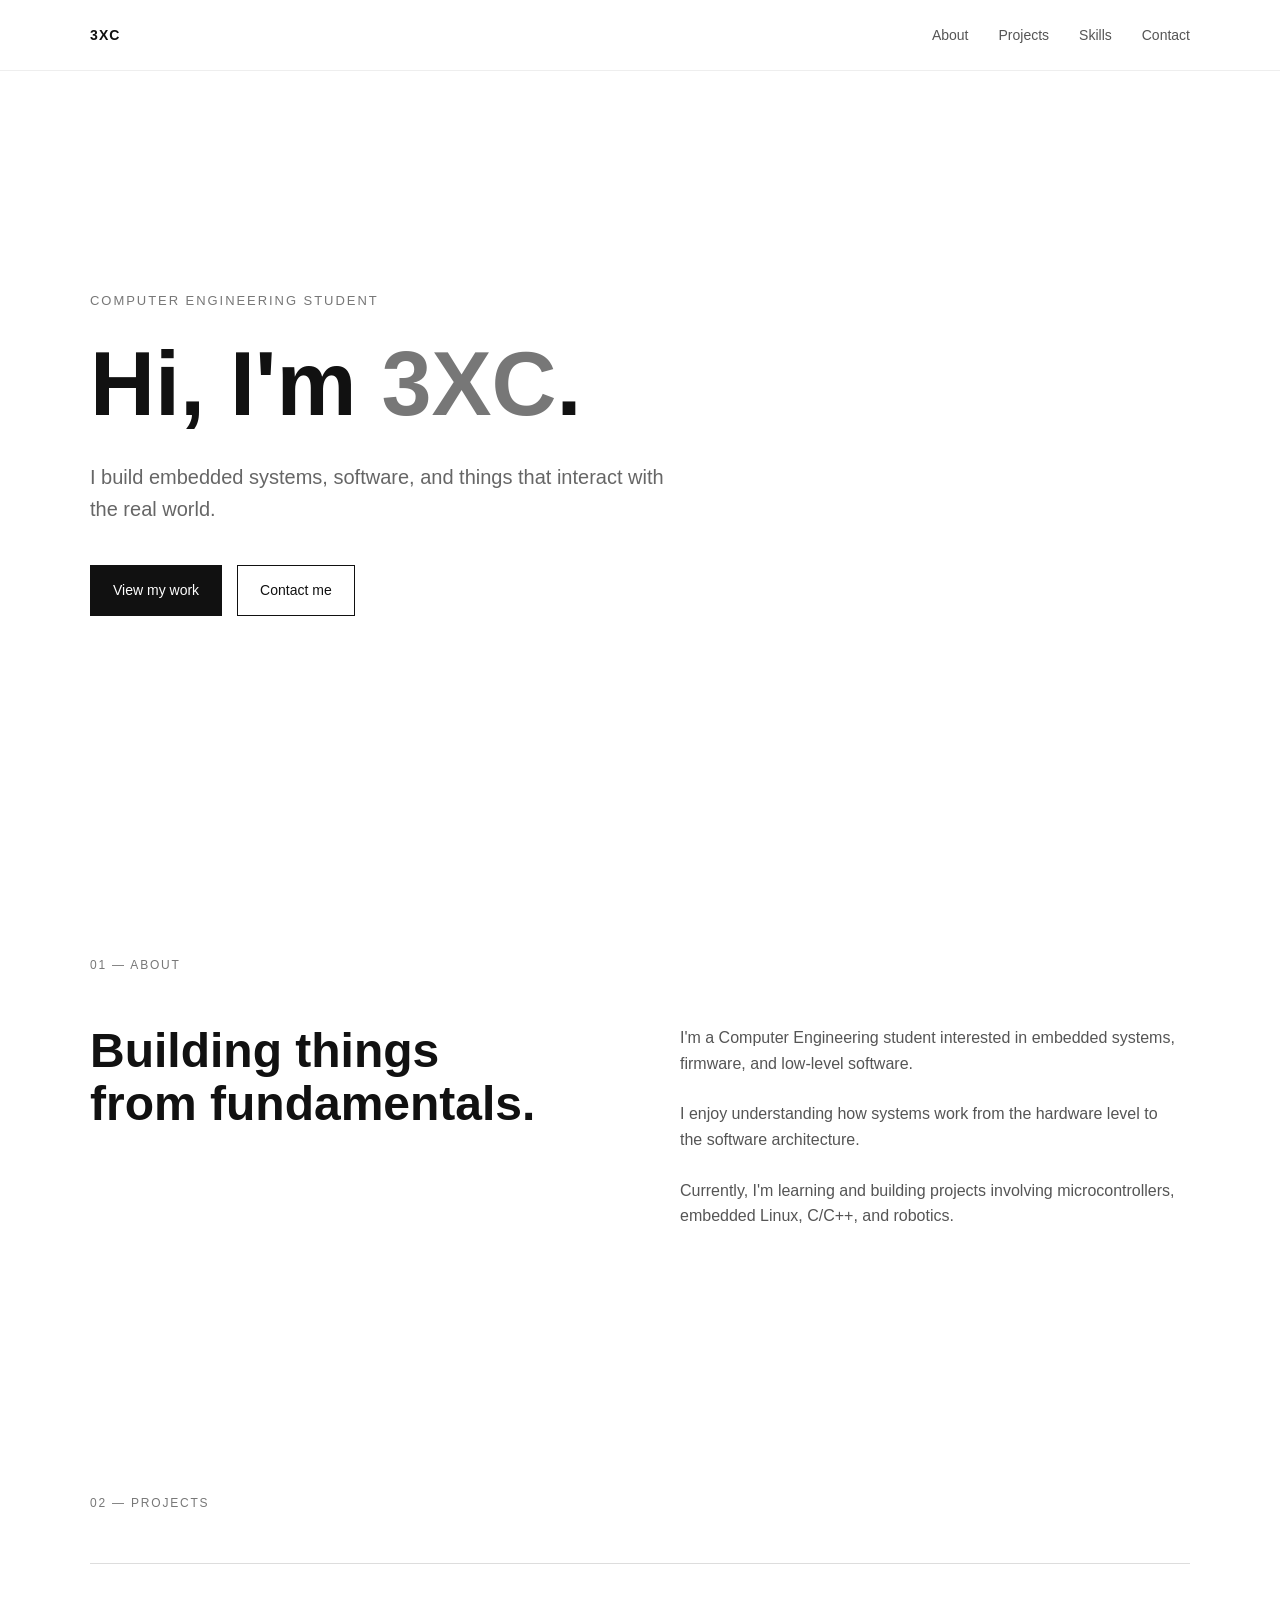
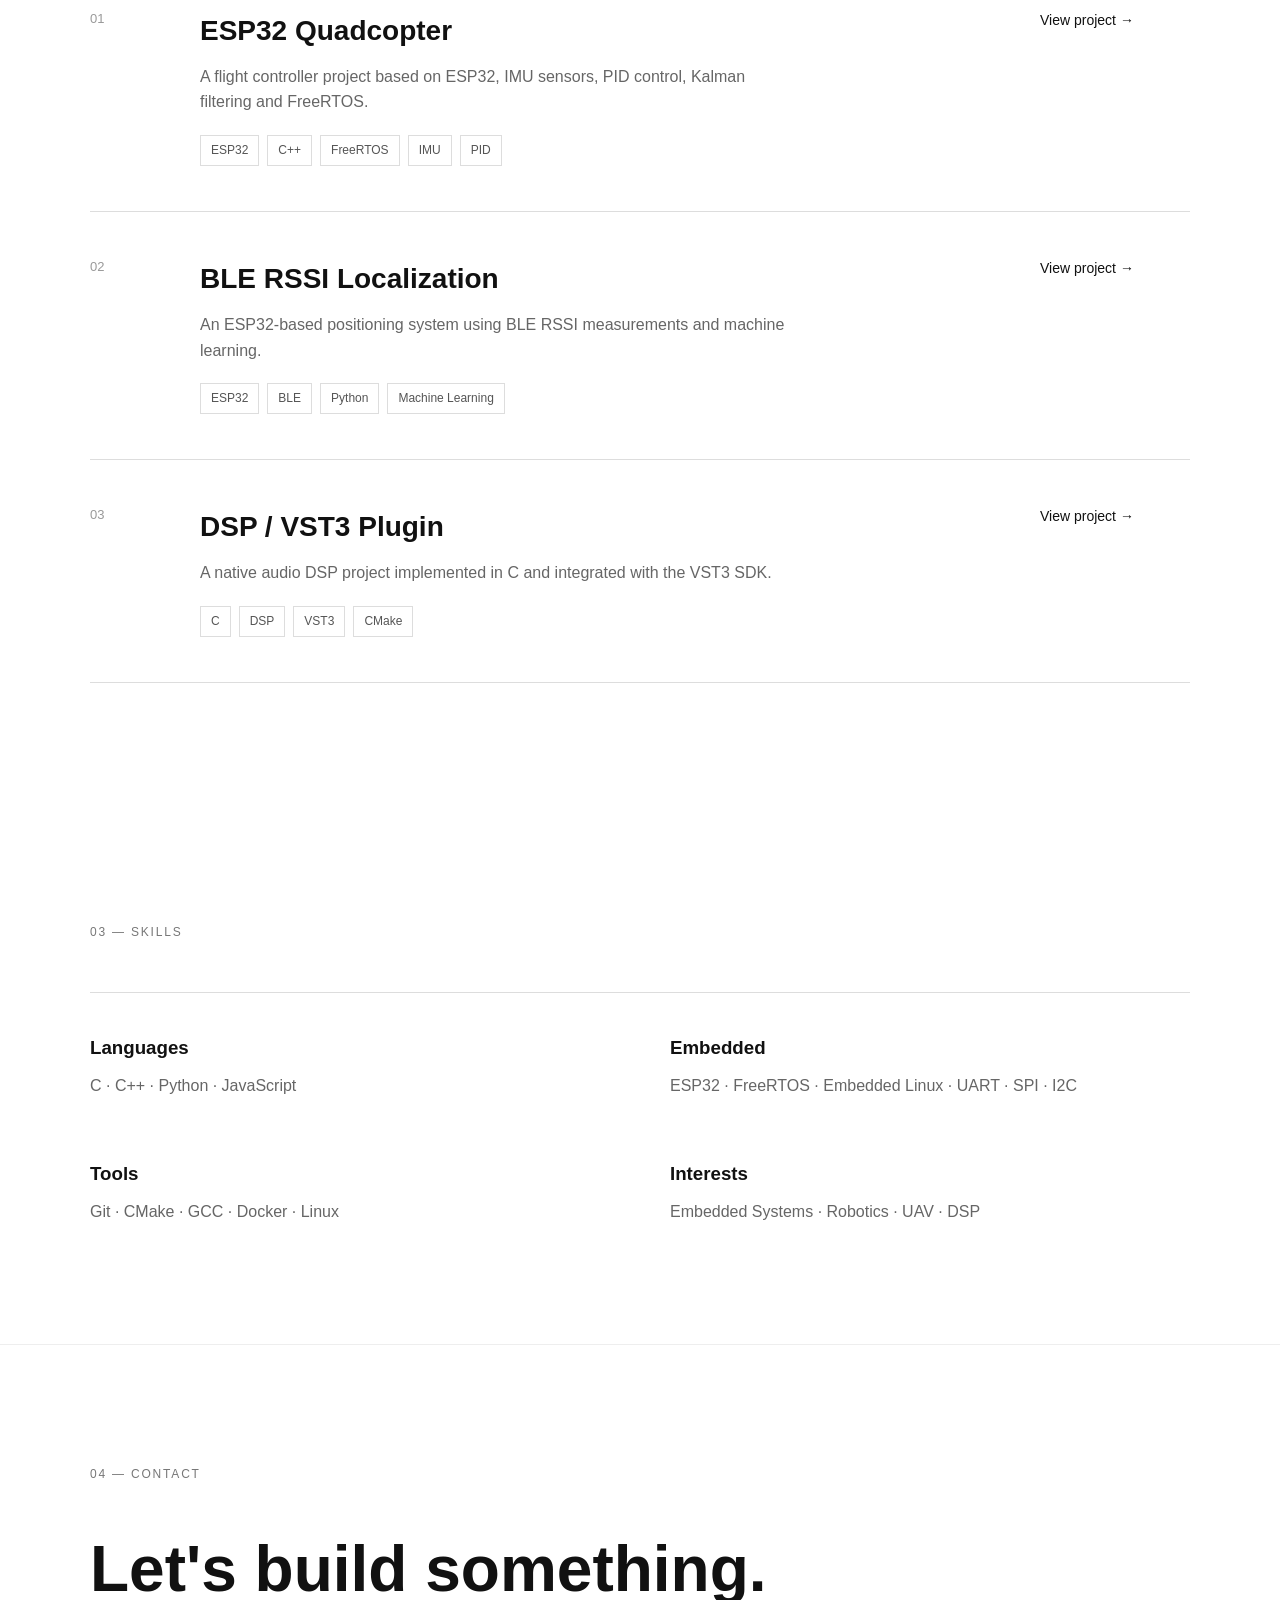
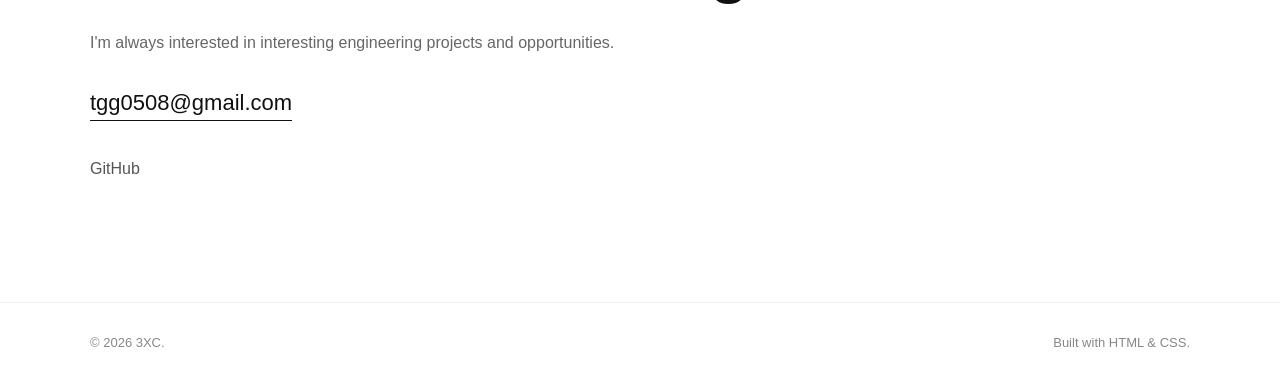
==== index.html @ 41887433 "Initial portfolio" ====
<!DOCTYPE html>
<html lang="en">

<head>
    <meta charset="UTF-8">

    <meta name="viewport" content="width=device-width, initial-scale=1.0">

    <meta name="description" content="Personal portfolio of a Computer Engineering student.">

    <title>Your Name — Portfolio</title>

    <link rel="stylesheet" href="style.css">
</head>

<body>

    <!-- Navigation -->
    <header class="navbar">
        <div class="container nav-content">

            <a href="#" class="logo">
                3XC
            </a>

            <nav>
                <a href="#about">About</a>
                <a href="#projects">Projects</a>
                <a href="#skills">Skills</a>
                <a href="#contact">Contact</a>
            </nav>

        </div>
    </header>


    <main>

        <!-- Hero -->
        <section class="hero">
            <div class="container">

                <p class="eyebrow">
                    COMPUTER ENGINEERING STUDENT
                </p>

                <h1>
                    Hi, I'm <span>3XC</span>.
                </h1>

                <p class="hero-description">
                    I build embedded systems, software,
                    and things that interact with the real world.
                </p>

                <div class="hero-buttons">

                    <a href="#projects" class="button primary">
                        View my work
                    </a>

                    <a href="#contact" class="button secondary">
                        Contact me
                    </a>

                </div>

            </div>
        </section>


        <!-- About -->
        <section id="about" class="section">
            <div class="container">

                <p class="section-label">
                    01 — ABOUT
                </p>

                <div class="about-grid">

                    <h2>
                        Building things<br>
                        from fundamentals.
                    </h2>

                    <div class="about-text">

                        <p>
                            I'm a Computer Engineering student
                            interested in embedded systems,
                            firmware, and low-level software.
                        </p>

                        <p>
                            I enjoy understanding how systems work
                            from the hardware level to the software
                            architecture.
                        </p>

                        <p>
                            Currently, I'm learning and building
                            projects involving microcontrollers,
                            embedded Linux, C/C++, and robotics.
                        </p>

                    </div>

                </div>

            </div>
        </section>


        <!-- Projects -->
        <section id="projects" class="section">
            <div class="container">

                <p class="section-label">
                    02 — PROJECTS
                </p>

                <div class="projects">

                    <article class="project">

                        <div class="project-number">
                            01
                        </div>

                        <div>
                            <h3>
                                ESP32 Quadcopter
                            </h3>

                            <p>
                                A flight controller project based
                                on ESP32, IMU sensors, PID control,
                                Kalman filtering and FreeRTOS.
                            </p>

                            <div class="tags">
                                <span>ESP32</span>
                                <span>C++</span>
                                <span>FreeRTOS</span>
                                <span>IMU</span>
                                <span>PID</span>
                            </div>
                        </div>

                        <a href="#" class="project-link">
                            View project →
                        </a>

                    </article>


                    <article class="project">

                        <div class="project-number">
                            02
                        </div>

                        <div>
                            <h3>
                                BLE RSSI Localization
                            </h3>

                            <p>
                                An ESP32-based positioning system
                                using BLE RSSI measurements and
                                machine learning.
                            </p>

                            <div class="tags">
                                <span>ESP32</span>
                                <span>BLE</span>
                                <span>Python</span>
                                <span>Machine Learning</span>
                            </div>
                        </div>

                        <a href="#" class="project-link">
                            View project →
                        </a>

                    </article>


                    <article class="project">

                        <div class="project-number">
                            03
                        </div>

                        <div>
                            <h3>
                                DSP / VST3 Plugin
                            </h3>

                            <p>
                                A native audio DSP project implemented
                                in C and integrated with the VST3 SDK.
                            </p>

                            <div class="tags">
                                <span>C</span>
                                <span>DSP</span>
                                <span>VST3</span>
                                <span>CMake</span>
                            </div>
                        </div>

                        <a href="#" class="project-link">
                            View project →
                        </a>

                    </article>

                </div>

            </div>
        </section>


        <!-- Skills -->
        <section id="skills" class="section">
            <div class="container">

                <p class="section-label">
                    03 — SKILLS
                </p>

                <div class="skills-grid">

                    <div>
                        <h3>Languages</h3>

                        <p>
                            C · C++ · Python · JavaScript
                        </p>
                    </div>

                    <div>
                        <h3>Embedded</h3>

                        <p>
                            ESP32 · FreeRTOS · Embedded Linux
                            · UART · SPI · I2C
                        </p>
                    </div>

                    <div>
                        <h3>Tools</h3>

                        <p>
                            Git · CMake · GCC · Docker
                            · Linux
                        </p>
                    </div>

                    <div>
                        <h3>Interests</h3>

                        <p>
                            Embedded Systems · Robotics
                            · UAV · DSP
                        </p>
                    </div>

                </div>

            </div>
        </section>


        <!-- Contact -->
        <section id="contact" class="section contact">
            <div class="container">

                <p class="section-label">
                    04 — CONTACT
                </p>

                <h2>
                    Let's build something.
                </h2>

                <p>
                    I'm always interested in interesting
                    engineering projects and opportunities.
                </p>

                <a href="mailto:your.email@example.com" class="email">
                    tgg0508@gmail.com
                </a>

                <div class="socials">

                    <a href="#">
                        GitHub
                    </a>

                </div>

            </div>
        </section>

    </main>


    <!-- Footer -->
    <footer>
        <div class="container">

            <p>
                © 2026 3XC.
            </p>

            <p>
                Built with HTML & CSS.
            </p>

        </div>
    </footer>

</body>

</html>
---- style.css ----
/* ================================
   Reset
================================ */

* {
    margin: 0;
    padding: 0;
    box-sizing: border-box;
}

html {
    scroll-behavior: smooth;
}

body {
    font-family:
        -apple-system,
        BlinkMacSystemFont,
        "Segoe UI",
        sans-serif;

    background: #ffffff;
    color: #111111;

    line-height: 1.6;
}


/* ================================
   Global
================================ */

.container {
    width: min(1100px, 90%);
    margin: 0 auto;
}

.section {
    padding: 120px 0;
}

.section-label {
    font-size: 12px;
    letter-spacing: 0.15em;
    color: #777;
    margin-bottom: 50px;
}


/* ================================
   Navigation
================================ */

.navbar {
    position: sticky;
    top: 0;

    background: rgba(255, 255, 255, 0.9);

    backdrop-filter: blur(10px);

    border-bottom: 1px solid #eeeeee;

    z-index: 100;
}

.nav-content {
    height: 70px;

    display: flex;
    align-items: center;
    justify-content: space-between;
}

.logo {
    font-size: 14px;
    font-weight: 700;
    letter-spacing: 0.08em;

    color: #111;
    text-decoration: none;
}

nav {
    display: flex;
    gap: 30px;
}

nav a {
    font-size: 14px;
    color: #555;
    text-decoration: none;

    transition: color 0.2s ease;
}

nav a:hover {
    color: #111;
}


/* ================================
   Hero
================================ */

.hero {
    min-height: 85vh;

    display: flex;
    align-items: center;
}

.eyebrow {
    font-size: 13px;
    letter-spacing: 0.15em;
    color: #777;

    margin-bottom: 25px;
}

.hero h1 {
    font-size: clamp(48px, 8vw, 90px);
    line-height: 1.05;

    max-width: 900px;
}

.hero h1 span {
    color: #777;
}

.hero-description {
    max-width: 600px;

    margin-top: 30px;

    font-size: 20px;
    color: #666;
}

.hero-buttons {
    display: flex;
    gap: 15px;

    margin-top: 40px;
}


/* ================================
   Buttons
================================ */

.button {
    display: inline-block;

    padding: 13px 22px;

    border: 1px solid #111;

    text-decoration: none;

    font-size: 14px;

    transition:
        background 0.2s ease,
        color 0.2s ease;
}

.button.primary {
    background: #111;
    color: white;
}

.button.primary:hover {
    background: #333;
}

.button.secondary {
    color: #111;
}

.button.secondary:hover {
    background: #111;
    color: white;
}


/* ================================
   About
================================ */

.about-grid {
    display: grid;

    grid-template-columns:
        1fr 1fr;

    gap: 80px;
}

.about-grid h2 {
    font-size: 48px;
    line-height: 1.1;
}

.about-text {
    max-width: 500px;

    color: #555;
}

.about-text p {
    margin-bottom: 25px;
}


/* ================================
   Projects
================================ */

.projects {
    border-top: 1px solid #ddd;
}

.project {
    display: grid;

    grid-template-columns:
        80px 1fr 150px;

    gap: 30px;

    padding: 45px 0;

    border-bottom: 1px solid #ddd;
}

.project-number {
    color: #999;
    font-size: 13px;
}

.project h3 {
    font-size: 28px;

    margin-bottom: 10px;
}

.project p {
    color: #666;

    max-width: 600px;
}

.project-link {
    color: #111;
    text-decoration: none;

    font-size: 14px;
}

.project-link:hover {
    text-decoration: underline;
}


/* ================================
   Tags
================================ */

.tags {
    display: flex;

    flex-wrap: wrap;

    gap: 8px;

    margin-top: 20px;
}

.tags span {
    padding: 5px 10px;

    border: 1px solid #ddd;

    font-size: 12px;

    color: #555;
}


/* ================================
   Skills
================================ */

.skills-grid {
    display: grid;

    grid-template-columns:
        repeat(2, 1fr);

    gap: 60px;

    border-top: 1px solid #ddd;

    padding-top: 40px;
}

.skills-grid h3 {
    margin-bottom: 10px;
}

.skills-grid p {
    color: #666;
}


/* ================================
   Contact
================================ */

.contact {
    border-top: 1px solid #eee;
}

.contact h2 {
    font-size: 64px;

    line-height: 1.1;

    margin-bottom: 25px;
}

.contact > .container > p:not(.section-label) {
    color: #666;

    margin-bottom: 30px;
}

.email {
    display: inline-block;

    font-size: 22px;

    color: #111;

    text-decoration: none;

    border-bottom: 1px solid #111;
}

.socials {
    display: flex;

    gap: 25px;

    margin-top: 35px;
}

.socials a {
    color: #555;
    text-decoration: none;
}

.socials a:hover {
    color: #111;
}


/* ================================
   Footer
================================ */

footer {
    border-top: 1px solid #eee;

    padding: 30px 0;

    display: flex;
}

footer .container {
    display: flex;

    justify-content: space-between;

    color: #888;

    font-size: 13px;
}


/* ================================
   Mobile
================================ */

@media (max-width: 700px) {

    nav {
        display: none;
    }

    .section {
        padding: 80px 0;
    }

    .about-grid {
        grid-template-columns: 1fr;

        gap: 40px;
    }

    .about-grid h2 {
        font-size: 38px;
    }

    .project {
        grid-template-columns: 1fr;

        gap: 15px;
    }

    .project-link {
        margin-top: 10px;
    }

    .skills-grid {
        grid-template-columns: 1fr;

        gap: 35px;
    }

    .contact h2 {
        font-size: 45px;
    }

    footer .container {
        flex-direction: column;

        gap: 10px;
    }
}
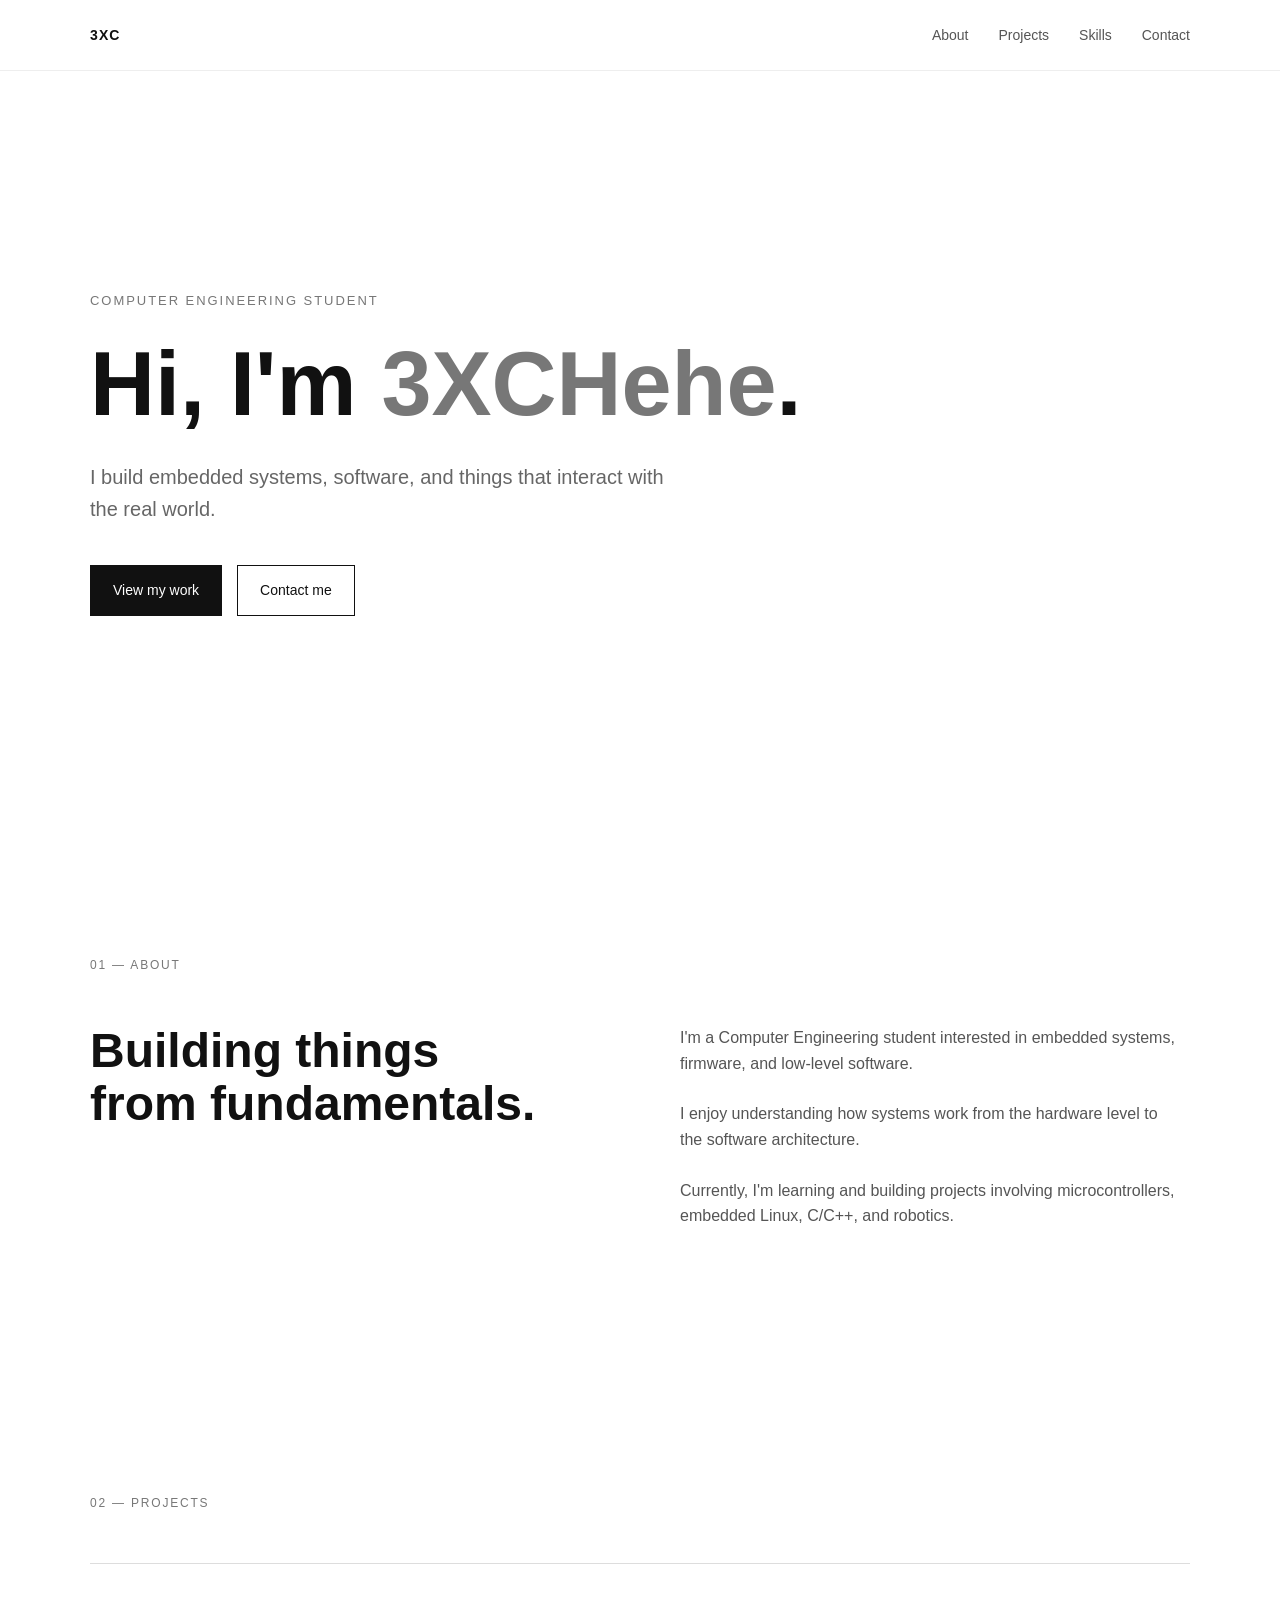
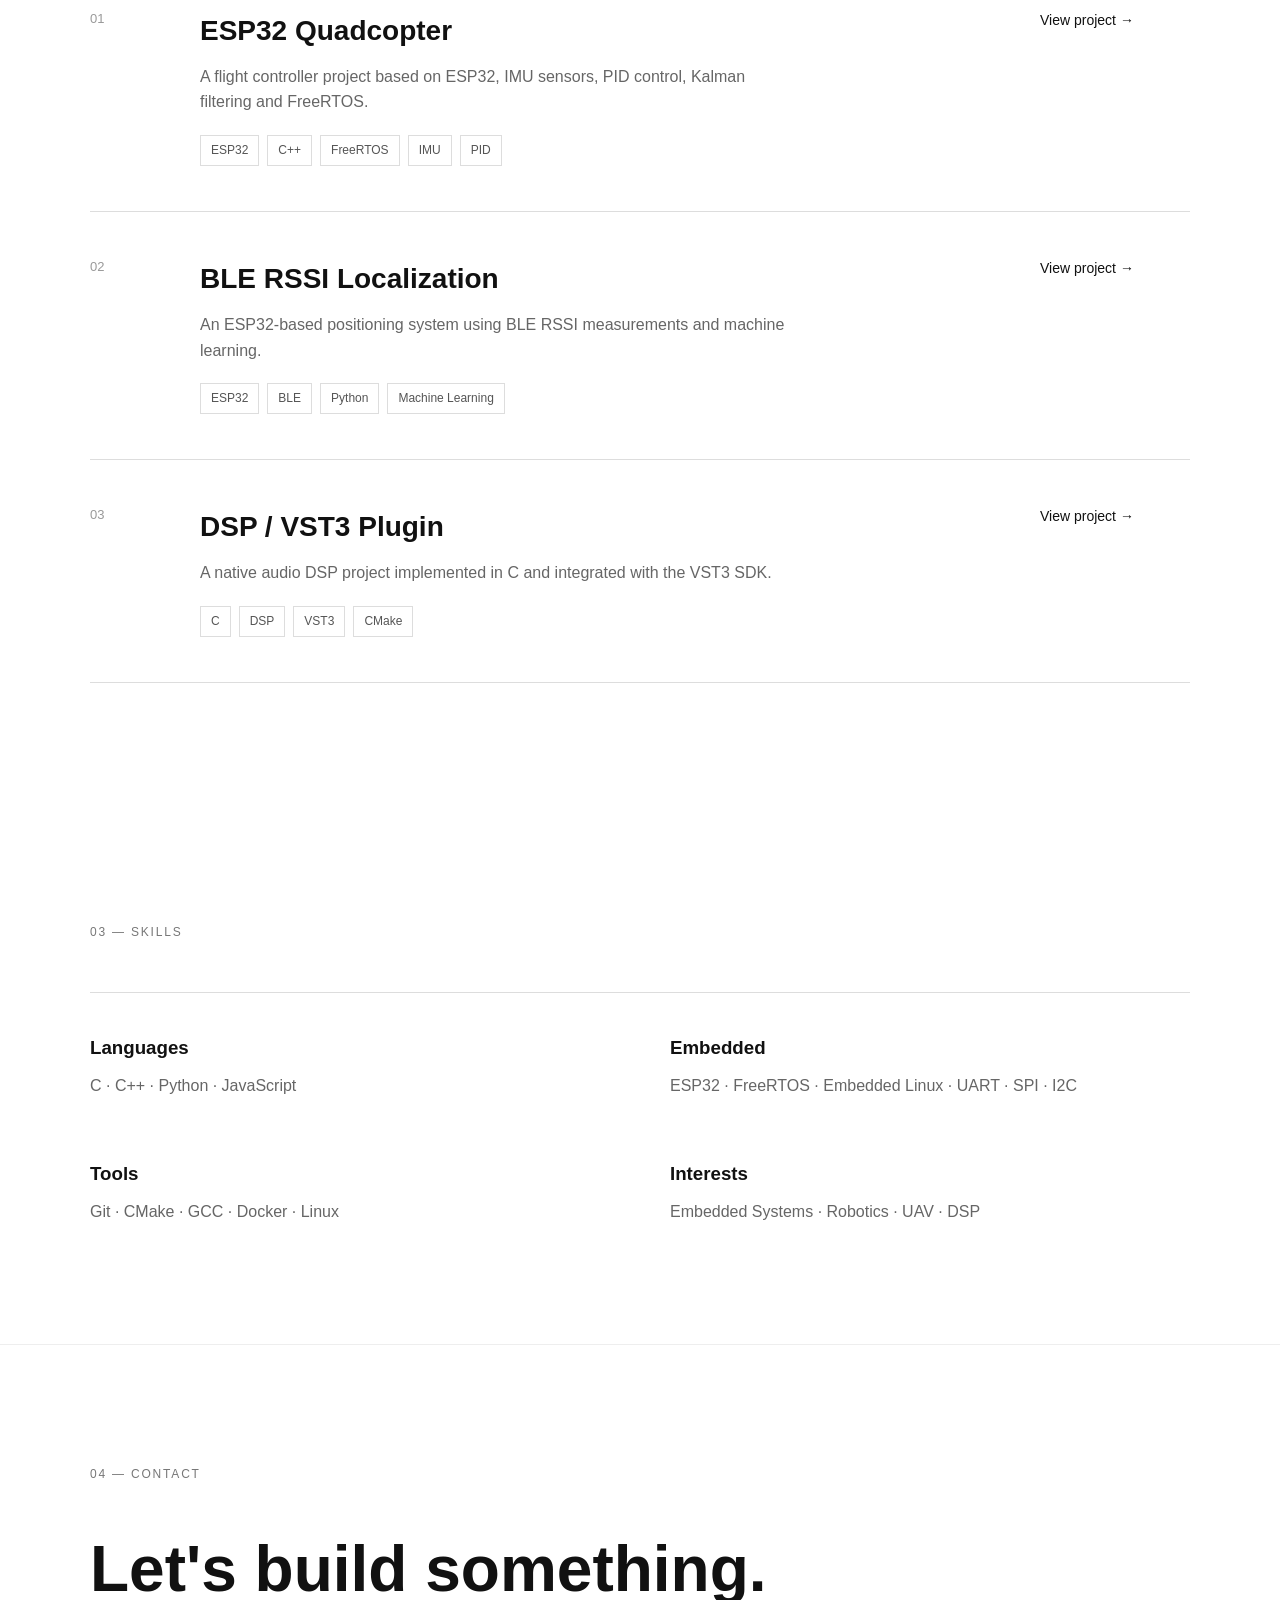
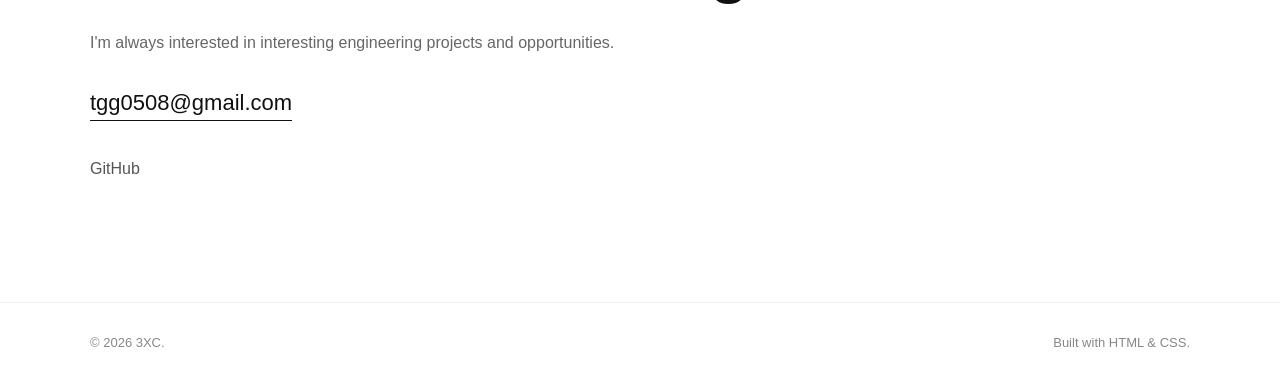
==== commit 9da7b96b: "hehe" ====
--- a/index.html
+++ b/index.html
@@ -45,7 +45,7 @@
                 </p>
 
                 <h1>
-                    Hi, I'm <span>3XC</span>.
+                    Hi, I'm <span>3XCHehe</span>.
                 </h1>
 
                 <p class="hero-description">
